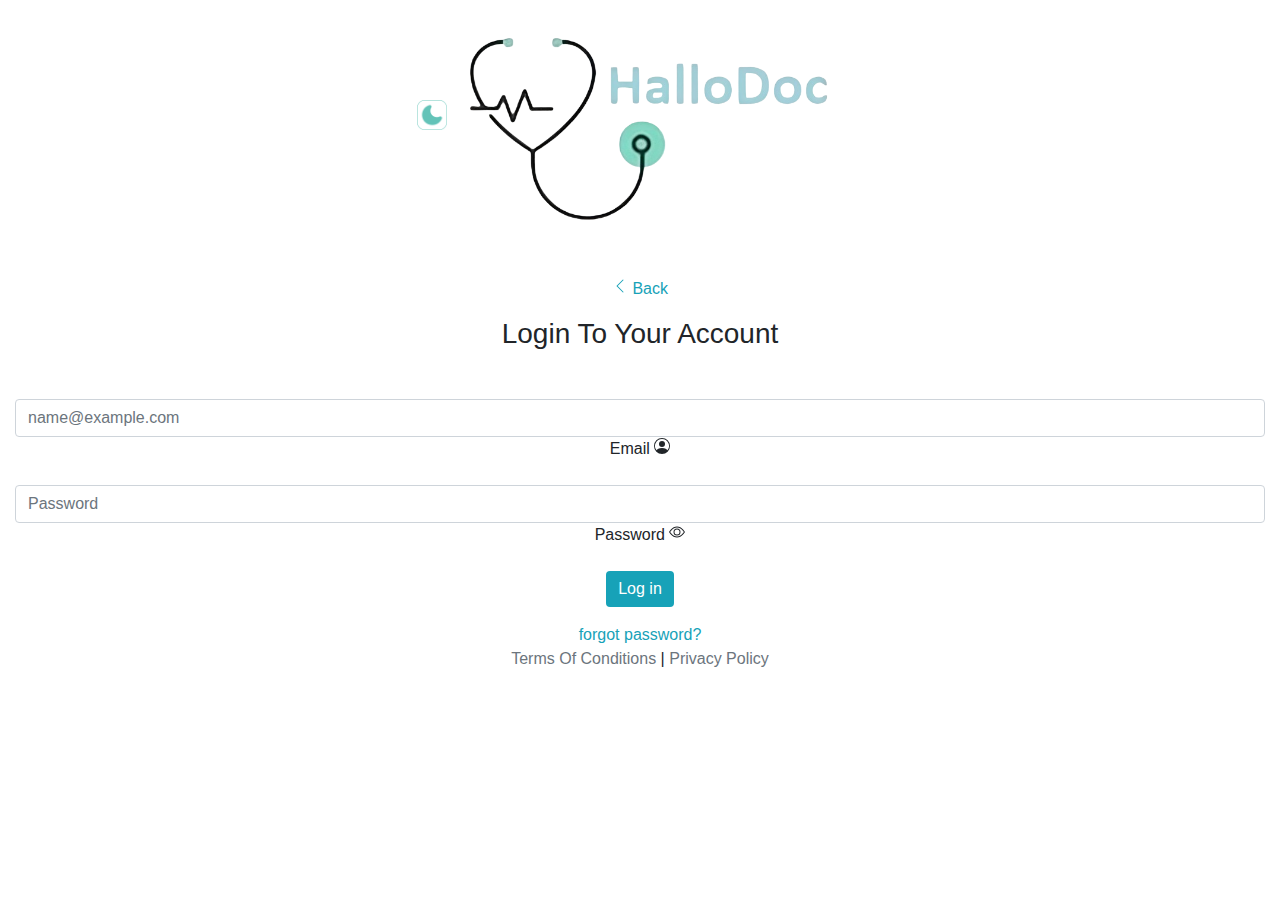
==== index.html @ 76ed8ed5 "first commit" ====
<!DOCTYPE html>
<html lang="en">
<head>
    <meta charset="UTF-8">
    <meta name="viewport" content="width=device-width, initial-scale=1.0">
    <title>Document</title>
    <link rel="stylesheet" href="CSS/bootstrap.min.css">
        <link rel="stylesheet" href="css/style.css">
        <script src="js/bootstrap.bundle.min.js"></script>
        <link href="https://cdn.jsdelivr.net/npm/bootstrap@5.3.2/dist/css/bootstrap.min.css" rel="stylesheet" integrity="sha384-T3c6CoIi6uLrA9TneNEoa7RxnatzjcDSCmG1MXxSR1GAsXEV/Dwwykc2MPK8M2HN" crossorigin="anonymous">
        <script src="https://cdn.jsdelivr.net/npm/bootstrap@5.3.2/dist/js/bootstrap.bundle.min.js" integrity="sha384-C6RzsynM9kWDrMNeT87bh95OGNyZPhcTNXj1NW7RuBCsyN/o0jlpcV8Qyq46cDfL" crossorigin="anonymous"></script>
</head>
<body>
    <div class="maindiv text-center container-fluid">

        <div class="subdiv">

            <img src="images/moon_light.png" alt="picture" class="mode" height="30px" width="30px">

            <img src="images/1HalloDoc.png" alt="picture" width="33%" class="mt-3 bg-white">

            <div class="backbtn text-info mt-5">               
                 <svg xmlns="http://www.w3.org/2000/svg" width="16" height="16" fill="currentColor" class="bi bi-chevron-left" viewBox="0 0 16 16">
                <path fill-rule="evenodd" d="M11.354 1.646a.5.5 0 0 1 0 .708L5.707 8l5.647 5.646a.5.5 0 0 1-.708.708l-6-6a.5.5 0 0 1 0-.708l6-6a.5.5 0 0 1 .708 0"/>
              </svg>
              <span>Back</span>
            </div>

            <div class="h3 mt-3">Login To Your Account</div>

            <div class="form-floating mb-3 fields mt-5">
                <input type="email" class="form-control" id="floatingInput" placeholder="name@example.com">
                <label for="floatingInput">Email</label>
                <svg xmlns="http://www.w3.org/2000/svg" width="16" height="16" fill="currentColor" class="bi bi-person-circle icon" viewBox="0 0 16 16">
                    <path d="M11 6a3 3 0 1 1-6 0 3 3 0 0 1 6 0"/>
                    <path fill-rule="evenodd" d="M0 8a8 8 0 1 1 16 0A8 8 0 0 1 0 8m8-7a7 7 0 0 0-5.468 11.37C3.242 11.226 4.805 10 8 10s4.757 1.225 5.468 2.37A7 7 0 0 0 8 1"/>
                </svg>
            </div>
            <div class="form-floating fields">
                <input type="password" class="form-control" id="floatingPassword" placeholder="Password">
                <label for="floatingPassword">Password</label>
                <svg xmlns="http://www.w3.org/2000/svg" width="16" height="16" fill="currentColor" class="bi bi-eye icon" viewBox="0 0 16 16">
                    <path d="M16 8s-3-5.5-8-5.5S0 8 0 8s3 5.5 8 5.5S16 8 16 8M1.173 8a13 13 0 0 1 1.66-2.043C4.12 4.668 5.88 3.5 8 3.5s3.879 1.168 5.168 2.457A13 13 0 0 1 14.828 8q-.086.13-.195.288c-.335.48-.83 1.12-1.465 1.755C11.879 11.332 10.119 12.5 8 12.5s-3.879-1.168-5.168-2.457A13 13 0 0 1 1.172 8z"/>
                    <path d="M8 5.5a2.5 2.5 0 1 0 0 5 2.5 2.5 0 0 0 0-5M4.5 8a3.5 3.5 0 1 1 7 0 3.5 3.5 0 0 1-7 0"/>
                  </svg>
            </div>

            <button type="submit" class="btn btn-primary fields mt-3 bg-info rounded-2 border border-0">Log in</button><br>

            <div class="mt-3"><a href="resetpwd.html" class="link text-info text-decoration-none">forgot password?</a></div>
            
            <div class="terms">
                <a href="#" class="text-decoration-none text-secondary">Terms Of Conditions</a>
                <span>|</span>
                <a href="#" class="text-decoration-none text-secondary">Privacy Policy</a>
            </div>
        </div>

    </div>
</body>
</html>
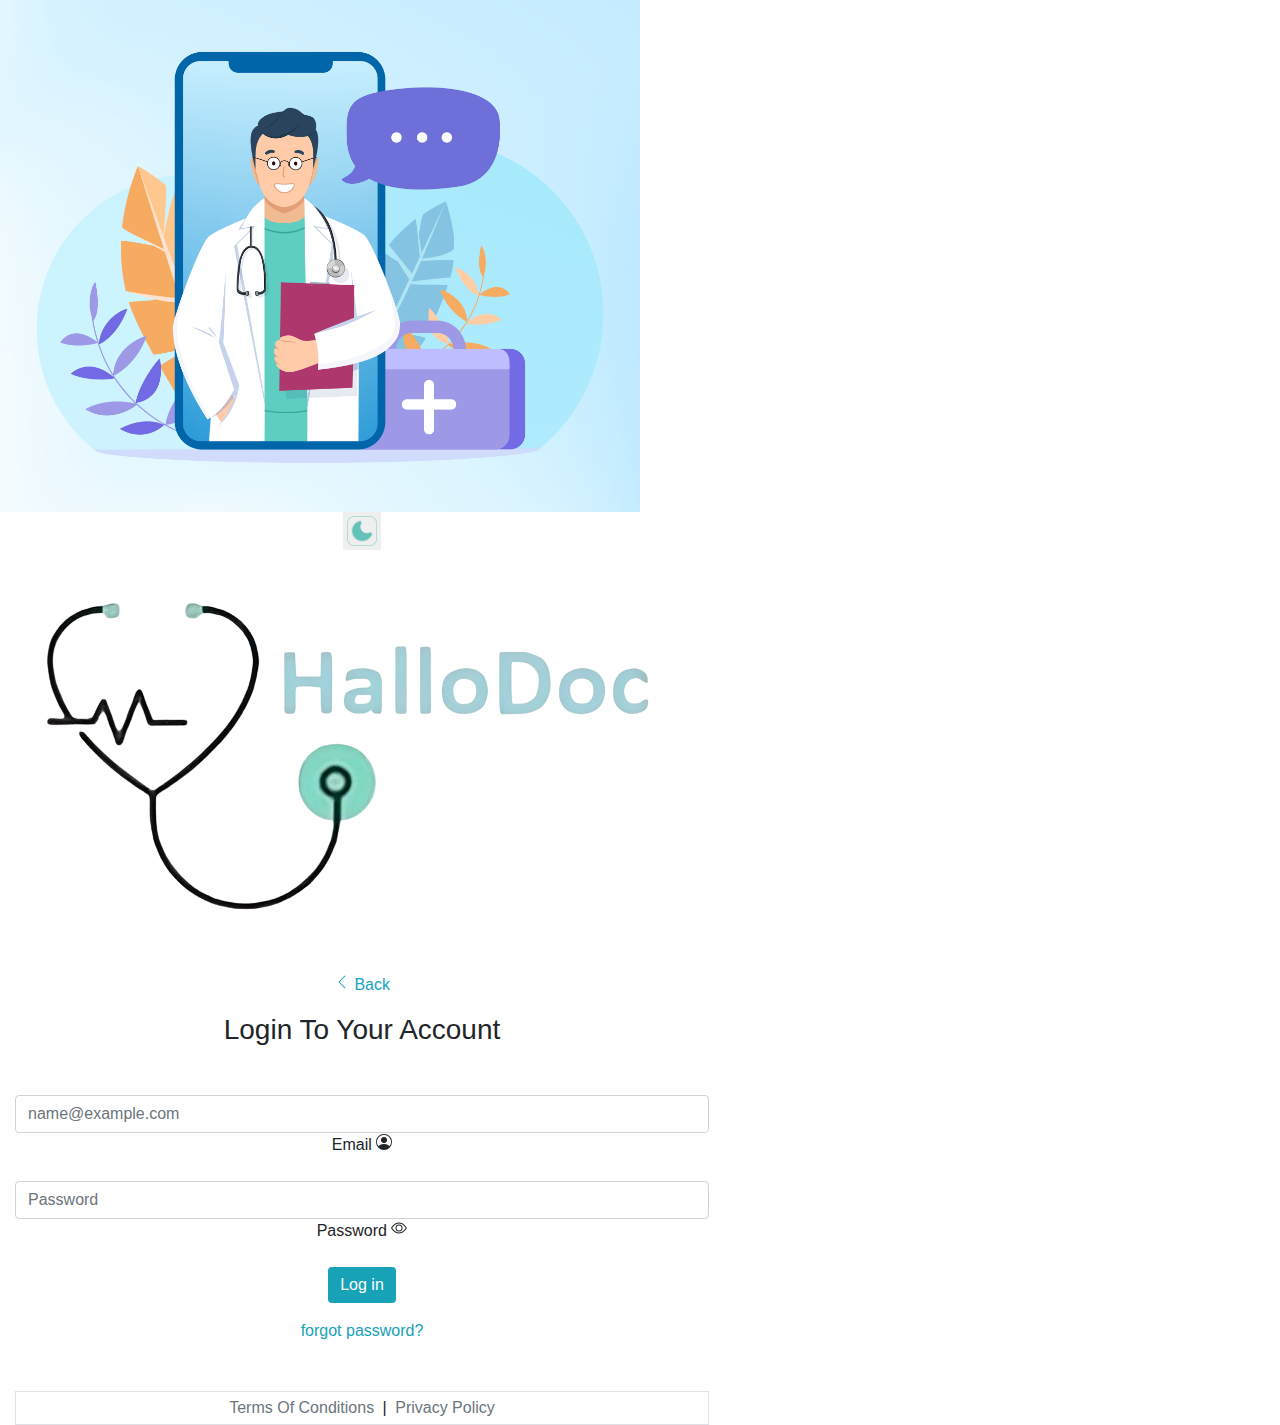
==== commit e48b257e: "patient login" ====
--- a/index.html
+++ b/index.html
@@ -5,19 +5,28 @@
     <meta name="viewport" content="width=device-width, initial-scale=1.0">
     <title>Document</title>
     <link rel="stylesheet" href="CSS/bootstrap.min.css">
-        <link rel="stylesheet" href="css/style.css">
-        <script src="js/bootstrap.bundle.min.js"></script>
-        <link href="https://cdn.jsdelivr.net/npm/bootstrap@5.3.2/dist/css/bootstrap.min.css" rel="stylesheet" integrity="sha384-T3c6CoIi6uLrA9TneNEoa7RxnatzjcDSCmG1MXxSR1GAsXEV/Dwwykc2MPK8M2HN" crossorigin="anonymous">
-        <script src="https://cdn.jsdelivr.net/npm/bootstrap@5.3.2/dist/js/bootstrap.bundle.min.js" integrity="sha384-C6RzsynM9kWDrMNeT87bh95OGNyZPhcTNXj1NW7RuBCsyN/o0jlpcV8Qyq46cDfL" crossorigin="anonymous"></script>
+    <link rel="stylesheet" href="css/style.css">
+    <script src="js/bootstrap.bundle.min.js"></script>
+    <link href="https://cdn.jsdelivr.net/npm/bootstrap@5.3.2/dist/css/bootstrap.min.css" rel="stylesheet" integrity="sha384-T3c6CoIi6uLrA9TneNEoa7RxnatzjcDSCmG1MXxSR1GAsXEV/Dwwykc2MPK8M2HN" crossorigin="anonymous">
+    <script src="https://cdn.jsdelivr.net/npm/bootstrap@5.3.2/dist/js/bootstrap.bundle.min.js" integrity="sha384-C6RzsynM9kWDrMNeT87bh95OGNyZPhcTNXj1NW7RuBCsyN/o0jlpcV8Qyq46cDfL" crossorigin="anonymous"></script>
 </head>
 <body>
-    <div class="maindiv text-center container-fluid">
+
+    <div class="bg-image">
+        <img src="images/11116016_415.jpg" class="bg" width="50%">
+    </div>
+
+    <div class="maindiv text-center container-fluid d-flex align-items-center">
 
         <div class="subdiv">
 
-            <img src="images/moon_light.png" alt="picture" class="mode" height="30px" width="30px">
+            <div class="mode">
+                <button id="darkbtn" class="border border-0 rounded-2 p-1">
+                    <img src="images/moon_light.png" alt="picture" id="darkimg" height="30px" width="30px">
+                </button>
+            </div>
 
-            <img src="images/1HalloDoc.png" alt="picture" width="33%" class="mt-3 bg-white">
+            <img src="images/1HalloDoc.png" alt="picture" class="mt-3 mainpic">
 
             <div class="backbtn text-info mt-5">               
                  <svg xmlns="http://www.w3.org/2000/svg" width="16" height="16" fill="currentColor" class="bi bi-chevron-left" viewBox="0 0 16 16">
@@ -27,35 +36,40 @@
             </div>
 
             <div class="h3 mt-3">Login To Your Account</div>
-
-            <div class="form-floating mb-3 fields mt-5">
-                <input type="email" class="form-control" id="floatingInput" placeholder="name@example.com">
-                <label for="floatingInput">Email</label>
-                <svg xmlns="http://www.w3.org/2000/svg" width="16" height="16" fill="currentColor" class="bi bi-person-circle icon" viewBox="0 0 16 16">
-                    <path d="M11 6a3 3 0 1 1-6 0 3 3 0 0 1 6 0"/>
-                    <path fill-rule="evenodd" d="M0 8a8 8 0 1 1 16 0A8 8 0 0 1 0 8m8-7a7 7 0 0 0-5.468 11.37C3.242 11.226 4.805 10 8 10s4.757 1.225 5.468 2.37A7 7 0 0 0 8 1"/>
-                </svg>
+            
+            <div class="inputs">
+                <div class="form-floating mb-3 fields mt-5">
+                    <input type="email" class="form-control" id="floatingInput" placeholder="name@example.com">
+                    <label for="floatingInput">Email</label>
+                    <svg xmlns="http://www.w3.org/2000/svg" width="16" height="16" fill="currentColor" class="bi bi-person-circle icon" viewBox="0 0 16 16">
+                        <path d="M11 6a3 3 0 1 1-6 0 3 3 0 0 1 6 0"/>
+                        <path fill-rule="evenodd" d="M0 8a8 8 0 1 1 16 0A8 8 0 0 1 0 8m8-7a7 7 0 0 0-5.468 11.37C3.242 11.226 4.805 10 8 10s4.757 1.225 5.468 2.37A7 7 0 0 0 8 1"/>
+                    </svg>
+                </div>
+                <div class="form-floating fields">
+                    <input type="password" class="form-control" id="floatingPassword" placeholder="Password">
+                    <label for="floatingPassword">Password</label>
+                    <svg xmlns="http://www.w3.org/2000/svg" width="16" height="16" fill="currentColor" class="bi bi-eye icon" viewBox="0 0 16 16">
+                        <path d="M16 8s-3-5.5-8-5.5S0 8 0 8s3 5.5 8 5.5S16 8 16 8M1.173 8a13 13 0 0 1 1.66-2.043C4.12 4.668 5.88 3.5 8 3.5s3.879 1.168 5.168 2.457A13 13 0 0 1 14.828 8q-.086.13-.195.288c-.335.48-.83 1.12-1.465 1.755C11.879 11.332 10.119 12.5 8 12.5s-3.879-1.168-5.168-2.457A13 13 0 0 1 1.172 8z"/>
+                        <path d="M8 5.5a2.5 2.5 0 1 0 0 5 2.5 2.5 0 0 0 0-5M4.5 8a3.5 3.5 0 1 1 7 0 3.5 3.5 0 0 1-7 0"/>
+                      </svg>
+                </div>
             </div>
-            <div class="form-floating fields">
-                <input type="password" class="form-control" id="floatingPassword" placeholder="Password">
-                <label for="floatingPassword">Password</label>
-                <svg xmlns="http://www.w3.org/2000/svg" width="16" height="16" fill="currentColor" class="bi bi-eye icon" viewBox="0 0 16 16">
-                    <path d="M16 8s-3-5.5-8-5.5S0 8 0 8s3 5.5 8 5.5S16 8 16 8M1.173 8a13 13 0 0 1 1.66-2.043C4.12 4.668 5.88 3.5 8 3.5s3.879 1.168 5.168 2.457A13 13 0 0 1 14.828 8q-.086.13-.195.288c-.335.48-.83 1.12-1.465 1.755C11.879 11.332 10.119 12.5 8 12.5s-3.879-1.168-5.168-2.457A13 13 0 0 1 1.172 8z"/>
-                    <path d="M8 5.5a2.5 2.5 0 1 0 0 5 2.5 2.5 0 0 0 0-5M4.5 8a3.5 3.5 0 1 1 7 0 3.5 3.5 0 0 1-7 0"/>
-                  </svg>
-            </div>
+            
 
             <button type="submit" class="btn btn-primary fields mt-3 bg-info rounded-2 border border-0">Log in</button><br>
 
             <div class="mt-3"><a href="resetpwd.html" class="link text-info text-decoration-none">forgot password?</a></div>
-            
-            <div class="terms">
+
+            <div class="terms bg-body-tertiary p-1 mt-5 border rounded-2 mx-auto">
                 <a href="#" class="text-decoration-none text-secondary">Terms Of Conditions</a>
-                <span>|</span>
+                <span class="mx-1">|</span>
                 <a href="#" class="text-decoration-none text-secondary">Privacy Policy</a>
             </div>
+
         </div>
 
     </div>
 </body>
+<script src="js/darkmode.js"></script>
 </html>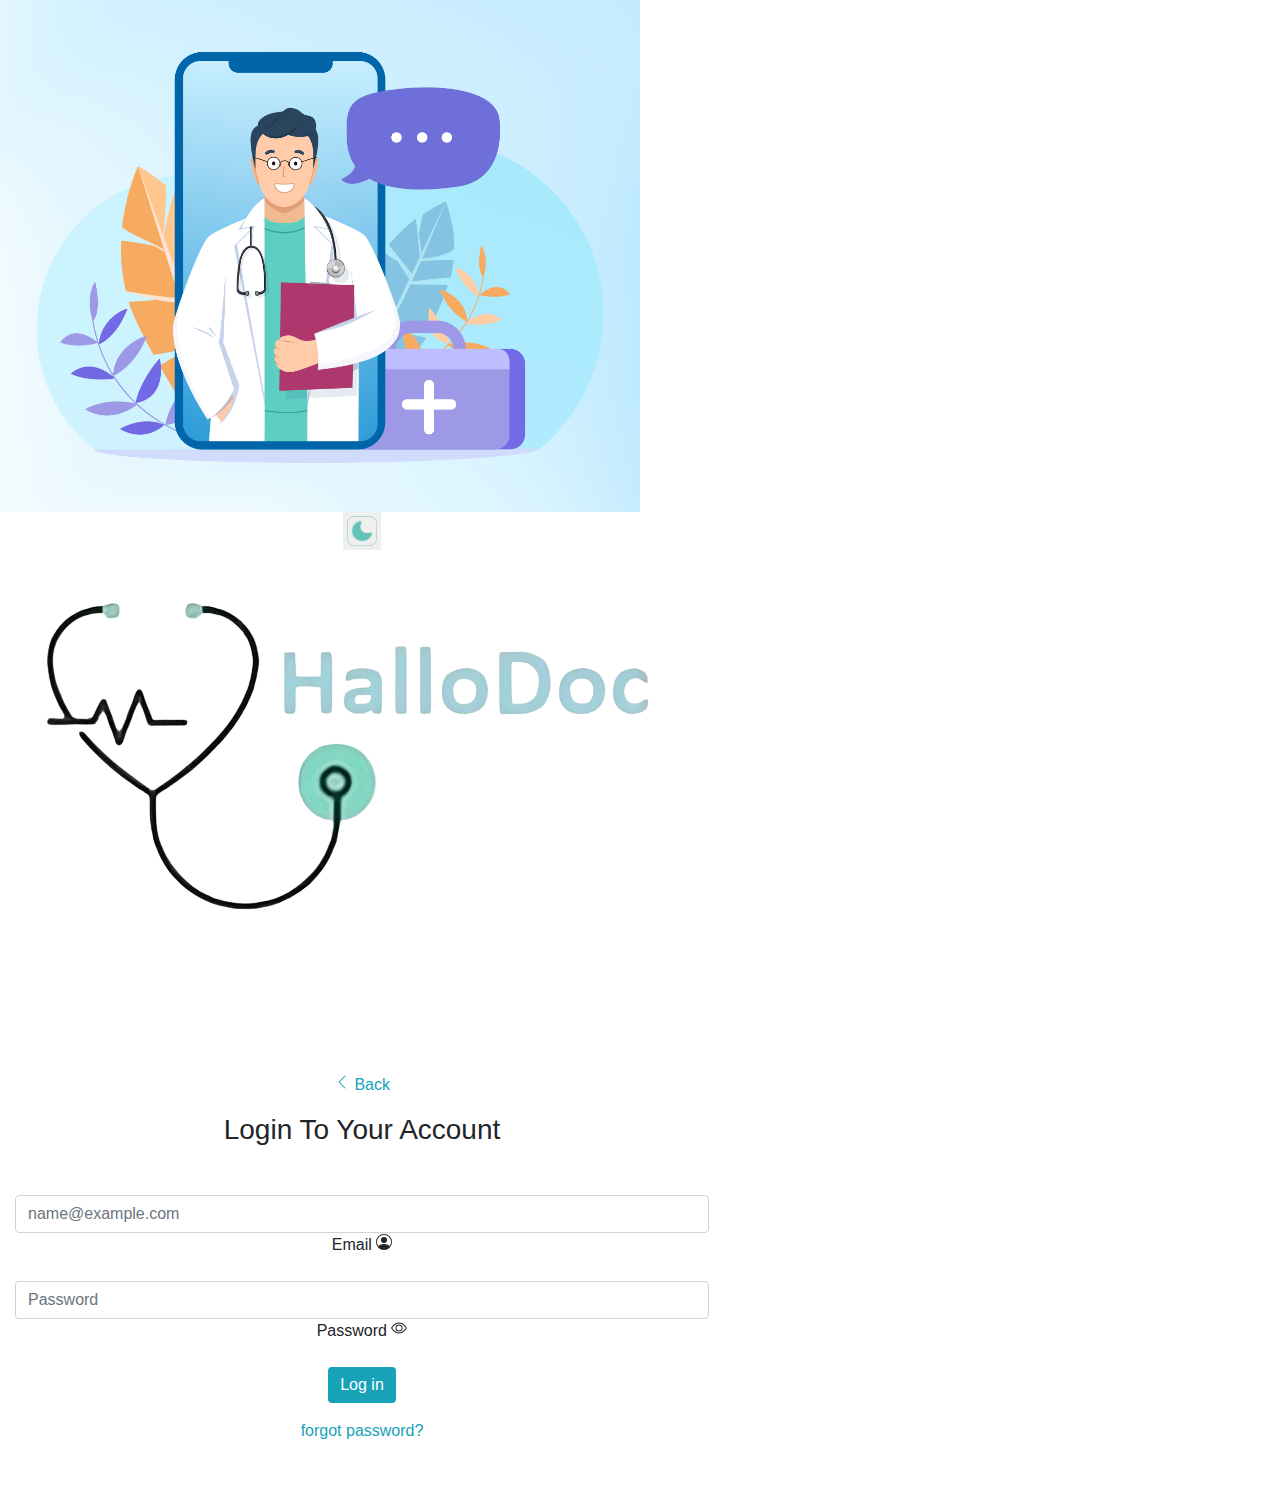
==== commit fb5c32d8: "request screens" ====
--- a/index.html
+++ b/index.html
@@ -16,9 +16,9 @@
         <img src="images/11116016_415.jpg" class="bg" width="50%">
     </div>
 
-    <div class="maindiv text-center container-fluid d-flex align-items-center">
+    <div class="maindiv container-fluid d-flex text-center">
 
-        <div class="subdiv">
+        <div class="subdiv d-flex flex-column">
 
             <div class="mode">
                 <button id="darkbtn" class="border border-0 rounded-2 p-1">
@@ -26,50 +26,57 @@
                 </button>
             </div>
 
-            <img src="images/1HalloDoc.png" alt="picture" class="mt-3 mainpic">
-
-            <div class="backbtn text-info mt-5">               
-                 <svg xmlns="http://www.w3.org/2000/svg" width="16" height="16" fill="currentColor" class="bi bi-chevron-left" viewBox="0 0 16 16">
-                <path fill-rule="evenodd" d="M11.354 1.646a.5.5 0 0 1 0 .708L5.707 8l5.647 5.646a.5.5 0 0 1-.708.708l-6-6a.5.5 0 0 1 0-.708l6-6a.5.5 0 0 1 .708 0"/>
-              </svg>
-              <span>Back</span>
-            </div>
-
-            <div class="h3 mt-3">Login To Your Account</div>
-            
-            <div class="inputs">
-                <div class="form-floating mb-3 fields mt-5">
-                    <input type="email" class="form-control" id="floatingInput" placeholder="name@example.com">
-                    <label for="floatingInput">Email</label>
-                    <svg xmlns="http://www.w3.org/2000/svg" width="16" height="16" fill="currentColor" class="bi bi-person-circle icon" viewBox="0 0 16 16">
-                        <path d="M11 6a3 3 0 1 1-6 0 3 3 0 0 1 6 0"/>
-                        <path fill-rule="evenodd" d="M0 8a8 8 0 1 1 16 0A8 8 0 0 1 0 8m8-7a7 7 0 0 0-5.468 11.37C3.242 11.226 4.805 10 8 10s4.757 1.225 5.468 2.37A7 7 0 0 0 8 1"/>
-                    </svg>
-                </div>
-                <div class="form-floating fields">
-                    <input type="password" class="form-control" id="floatingPassword" placeholder="Password">
-                    <label for="floatingPassword">Password</label>
-                    <svg xmlns="http://www.w3.org/2000/svg" width="16" height="16" fill="currentColor" class="bi bi-eye icon" viewBox="0 0 16 16">
-                        <path d="M16 8s-3-5.5-8-5.5S0 8 0 8s3 5.5 8 5.5S16 8 16 8M1.173 8a13 13 0 0 1 1.66-2.043C4.12 4.668 5.88 3.5 8 3.5s3.879 1.168 5.168 2.457A13 13 0 0 1 14.828 8q-.086.13-.195.288c-.335.48-.83 1.12-1.465 1.755C11.879 11.332 10.119 12.5 8 12.5s-3.879-1.168-5.168-2.457A13 13 0 0 1 1.172 8z"/>
-                        <path d="M8 5.5a2.5 2.5 0 1 0 0 5 2.5 2.5 0 0 0 0-5M4.5 8a3.5 3.5 0 1 1 7 0 3.5 3.5 0 0 1-7 0"/>
-                      </svg>
-                </div>
+            <div>
+                <img src="images/1HalloDoc.png" alt="picture" class="mt-3 mainpic">
             </div>
             
-
-            <button type="submit" class="btn btn-primary fields mt-3 bg-info rounded-2 border border-0">Log in</button><br>
-
-            <div class="mt-3"><a href="resetpwd.html" class="link text-info text-decoration-none">forgot password?</a></div>
-
-            <div class="terms bg-body-tertiary p-1 mt-5 border rounded-2 mx-auto">
-                <a href="#" class="text-decoration-none text-secondary">Terms Of Conditions</a>
-                <span class="mx-1">|</span>
-                <a href="#" class="text-decoration-none text-secondary">Privacy Policy</a>
+            <div style="padding-top: 100px;">
+                <div class="backbtn text-info mt-5">               
+                    <svg xmlns="http://www.w3.org/2000/svg" width="16" height="16" fill="currentColor" class="bi bi-chevron-left" viewBox="0 0 16 16">
+                   <path fill-rule="evenodd" d="M11.354 1.646a.5.5 0 0 1 0 .708L5.707 8l5.647 5.646a.5.5 0 0 1-.708.708l-6-6a.5.5 0 0 1 0-.708l6-6a.5.5 0 0 1 .708 0"/>
+                 </svg>
+                 <span>Back</span>
+               </div>
+   
+               <div class="h3 mt-3">Login To Your Account</div>
+               
+               <div class="inputs">
+                   <div class="form-floating mb-3 fields mt-5">
+                       <input type="email" class="form-control" id="floatingInput" placeholder="name@example.com">
+                       <label for="floatingInput">Email</label>
+                       <svg xmlns="http://www.w3.org/2000/svg" width="16" height="16" fill="currentColor" class="bi bi-person-circle icon" viewBox="0 0 16 16">
+                           <path d="M11 6a3 3 0 1 1-6 0 3 3 0 0 1 6 0"/>
+                           <path fill-rule="evenodd" d="M0 8a8 8 0 1 1 16 0A8 8 0 0 1 0 8m8-7a7 7 0 0 0-5.468 11.37C3.242 11.226 4.805 10 8 10s4.757 1.225 5.468 2.37A7 7 0 0 0 8 1"/>
+                       </svg>
+                   </div>
+                   <div class="form-floating fields">
+                       <input type="password" class="form-control" id="floatingPassword" placeholder="Password">
+                       <label for="floatingPassword">Password</label>
+                       <svg xmlns="http://www.w3.org/2000/svg" width="16" height="16" fill="currentColor" class="bi bi-eye icon" viewBox="0 0 16 16">
+                           <path d="M16 8s-3-5.5-8-5.5S0 8 0 8s3 5.5 8 5.5S16 8 16 8M1.173 8a13 13 0 0 1 1.66-2.043C4.12 4.668 5.88 3.5 8 3.5s3.879 1.168 5.168 2.457A13 13 0 0 1 14.828 8q-.086.13-.195.288c-.335.48-.83 1.12-1.465 1.755C11.879 11.332 10.119 12.5 8 12.5s-3.879-1.168-5.168-2.457A13 13 0 0 1 1.172 8z"/>
+                           <path d="M8 5.5a2.5 2.5 0 1 0 0 5 2.5 2.5 0 0 0 0-5M4.5 8a3.5 3.5 0 1 1 7 0 3.5 3.5 0 0 1-7 0"/>
+                         </svg>
+                   </div>
+               </div>
+               
+               <a href="patient_first.html">
+                   <button type="submit" class="btn btn-primary fields mt-3 bg-info rounded-2 border border-0">Log in</button><br>
+               </a>
+   
+               <div class="mt-3 mb-5"><a href="resetpwd.html" class="link text-info text-decoration-none">forgot password?</a></div>
             </div>
 
         </div>
+    </div>
 
+    <div class="d-flex justify-content-center">
+        <div class="terms bg-body-tertiary p-1 border rounded-2 d-flex justify-content-between position-fixed bottom-0">
+            <a href="#" class="text-decoration-none text-secondary">Terms Of Conditions</a>
+            <span class="mx-1">|</span>
+            <a href="#" class="text-decoration-none text-secondary">Privacy Policy</a>
+        </div>
     </div>
+
 </body>
 <script src="js/darkmode.js"></script>
 </html>